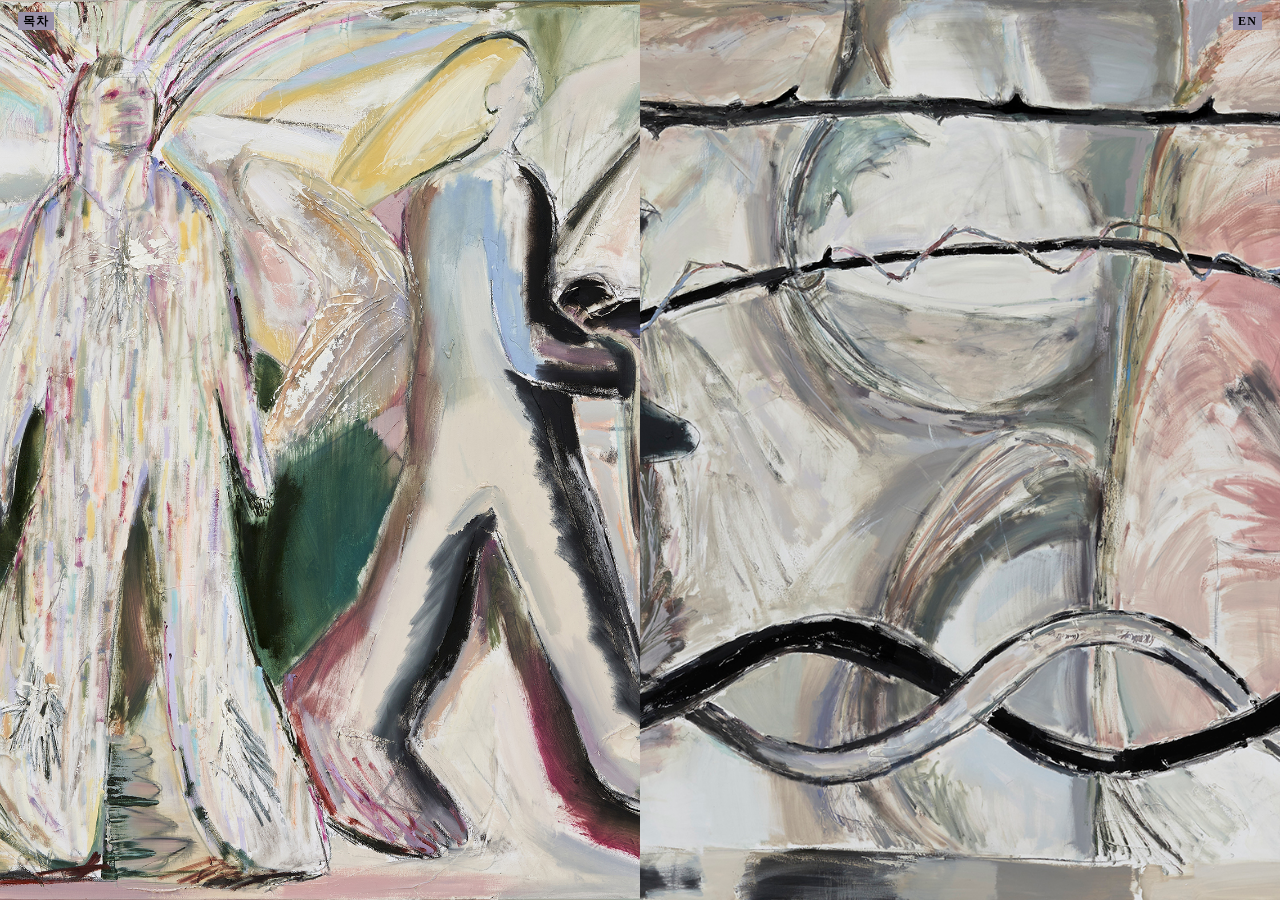
==== index.html @ bfd07f61 "5.19.16.55" ====
<!DOCTYPE html>
<html lang="ko">
<head>
  <meta charset="UTF-8">
  <meta name="viewport" content="width=device-width, initial-scale=1.0">
  <title>Yoori</title>
  <link rel="stylesheet" href="style.css">
</head>
<body>

  <!-- 메뉴 닫혔을 때: 좌상단 MENU 버튼 -->
  <button class="menu-toggle" id="menuToggle">목차</button>
  <a class="lang-btn" id="langBtn" href="en.html">EN</a>
  <div class="menu-divider" id="menuDivider"></div>

  <div class="menu-panel" id="menuPanel">
    <!-- 메뉴 열렸을 때: 패널 최상단 CLOSE 버튼 -->
    <button class="menu-close-btn" id="menuCloseBtn">유리</button>
  </div>

  <div class="layout" id="layout">
    <div class="left">
      <img class="left-image" id="leftImage" src="" alt="">
    </div>
    <div class="right" id="rightPanel">
      <img class="right-cover" id="rightCover" src="" alt="">
      <div class="project-images" id="projectImages"></div>
      <div class="text-content" id="textContent"></div>
    </div>
  </div>

<script>
// ── 배경색 랜덤 ───────────────────────────────────────────────────────
const bgPalette = ['#C6C6BB', '#B4B193', '#9891A9', '#C6ACA7'];
document.documentElement.style.setProperty('--bg', bgPalette[Math.floor(Math.random() * bgPalette.length)]);

// ── LANDING 이미지 랜덤 ─────────────────────────────────────────────────
const workImages = [
  'image/work/work1.jpg','image/work/work2.jpg','image/work/work3.jpg',
  'image/work/work4.jpg','image/work/work5.jpg','image/work/work6.jpg',
  'image/work/work7.jpg','image/work/work8.jpg','image/work/work9.jpg',
];

function shuffle(arr) {
  const a = [...arr];
  for (let i = a.length - 1; i > 0; i--) {
    const j = Math.floor(Math.random() * (i + 1));
    [a[i], a[j]] = [a[j], a[i]];
  }
  return a;
}

const shuffled = shuffle(workImages);
document.getElementById('leftImage').src  = shuffled[0];
document.getElementById('rightCover').src = shuffled[1];

// ── 전시 이미지 데이터 ─────────────────────────────────────────────────
const exhibitionImages = {
  hakgojae: [
    'image/exhibition-hakgojae/hakgojae1.jpg',
    'image/exhibition-hakgojae/hakgojae2.jpg',
    'image/exhibition-hakgojae/hakgojae3.jpg',
    'image/exhibition-hakgojae/hakgojae4.jpg',
    'image/exhibition-hakgojae/hakgojae5.jpg',
    'image/exhibition-hakgojae/hakgojae6.jpg',
    'image/exhibition-hakgojae/hakgojae7.jpg',
    'image/exhibition-hakgojae/hakgojae8.jpg',
    'image/exhibition-hakgojae/hakgojae9.jpg',
    'image/exhibition-hakgojae/hakgojae10.jpg',
    'image/exhibition-hakgojae/hakgojae11.jpg',
    'image/exhibition-hakgojae/work1.jpg',
    'image/exhibition-hakgojae/work2.jpg',
    'image/exhibition-hakgojae/work3.jpg',
    'image/exhibition-hakgojae/work4.jpg',
    'image/exhibition-hakgojae/work5.jpg',
    'image/exhibition-hakgojae/work6.jpg',
    'image/exhibition-hakgojae/work7.jpg',
    'image/exhibition-hakgojae/work8.jpg',
    'image/exhibition-hakgojae/work9.jpg',
    'image/exhibition-hakgojae/work10.jpg',
    'image/exhibition-hakgojae/PIX00005.jpg',
    'image/exhibition-hakgojae/PIX00044.jpg',
    'image/exhibition-hakgojae/250919_16 복사 복사.jpg',
    'image/exhibition-hakgojae/250919_54 복사.jpg',
    'image/exhibition-hakgojae/250919_55 복사.jpg',
  ],
};

// ── 메뉴 구조 데이터 ───────────────────────────────────────────────────
const menuStructure = [
  { t: 'sep' },
  { t: 'nav', label: '약력', key: 'cv' },
  { t: 'sep' },
  { t: 'nav', label: '연락처', key: 'contact' },
  { t: 'sep' },
  {
    t: 'acc', label: '텍스트',
    items: [
      { t: 'show', label: '유리님의 첫 번째 글' },
      { t: 'show', label: '유리님의 두 번째 글' },
      { t: 'show', label: '유리님의 세 번째 글' },
    ],
  },
  { t: 'sep' },
  {
    t: 'acc', label: '발간물',
    items: [
      { t: 'show', label: '유리님의 첫 번째 책' },
      { t: 'show', label: '유리님의 두 번째 책' },
      { t: 'show', label: '유리님의 세 번째 책' },
    ],
  },
  { t: 'sep' },
  {
    t: 'acc', label: '작품·전시',
    items: [
      {
        t: 'acc', label: '▼ 2026',
        items: [
          { t: 'cat', label: 'Selected works' },
          { t: 'cat', label: 'Group Exhibition' },
          { t: 'show', label: '미시적 재난, oaoa갤러리, 서울' },
          { t: 'show', label: '새의 선물:Borderline, 별관, 서울' },
        ],
      },
      {
        t: 'acc', label: '▼ 2025',
        items: [
          { t: 'cat', label: 'Selected works' },
          { t: 'cat', label: 'Solo exhibition' },
          { t: 'show', label: '투명한 고리, 학고재, 서울', imgKey: 'hakgojae' },
          { t: 'cat', label: 'Group Exhibition' },
          { t: 'show', label: '작은 거인들, 구하우스, 양평' },
          { t: 'show', label: 'OCTO-, 페이지룸8 & 지우헌, 서울' },
        ],
      },
      {
        t: 'acc', label: '▼ 2024',
        items: [
          { t: 'cat', label: 'Selected works' },
          { t: 'cat', label: 'Solo exhibition' },
          { t: 'show', label: '없는 날, 페이지룸8, 서울' },
          { t: 'cat', label: 'Group Exhibition' },
          { t: 'show', label: '황금 화살, This Is Not a Church(구 명성교회), 서울' },
          { t: 'show', label: '메신저의 신비한 결속, 대전시립미술관 대전창작센터, 대전' },
          { t: 'show', label: '흰 작살을 머금은 바다, 서리풀청년아트갤러리, 서울' },
        ],
      },
      {
        t: 'acc', label: '▼ 2023',
        items: [
          { t: 'cat', label: 'Selected works' },
          { t: 'cat', label: 'Solo exhibition' },
          { t: 'show', label: '느슨히 껴안고 단단히 풀기, 갤러리인HQ, 서울' },
          { t: 'show', label: 'Double Bind: 아티스트북프로젝트, 포켓테일즈, 서울' },
          { t: 'cat', label: 'Group Exhibition' },
          { t: 'show', label: 'Lucid Mystery / Dark Clarity : 김세은, 유리 2인전, 학고재, 서울' },
          { t: 'show', label: 'OCTO-, 페이지룸8, 서울' },
        ],
      },
      {
        t: 'acc', label: '▼ 2022',
        items: [
          { t: 'cat', label: 'Selected works' },
          { t: 'cat', label: 'Group Exhibition' },
          { t: 'show', label: 'Local Christmas Market, 디 언타이틀드 보이드, 서울' },
          { t: 'show', label: '불완전한 세계에서 완전한 경계로 : 신소언, 유리 2인전, 페이지룸8, 서울' },
          { t: 'show', label: 'Hop, Hop, Hope, 갤러리 인 HQ, 서울' },
          { t: 'show', label: 'Drawing Growing, 미학관, 서울' },
          { t: 'show', label: 'Muddy Forest : 김옥정, 유리 2인전, 갤러리 인, 서울' },
          { t: 'show', label: 'A에서 시작되는 울림, KT&G 상상마당 춘천 아트갤러리, 춘천' },
        ],
      },
      {
        t: 'acc', label: '▼ 2021',
        items: [
          { t: 'cat', label: 'Selected works' },
          { t: 'cat', label: 'Solo exhibition' },
          { t: 'show', label: '이렇듯 포옹은 문장이 되지 못하고, 별관, 서울' },
          { t: 'cat', label: 'Group Exhibition' },
          { t: 'show', label: 'The Painters, 서울옥션 강남센터, 서울' },
          { t: 'show', label: '구름 모양: 유리, 이서윤 2인전, 갤러리 아노브, 서울' },
          { t: 'show', label: '다시 만날 때까지, 아티스트런스페이스 쇼앤텔, 서울' },
        ],
      },
      {
        t: 'acc', label: '▼ 2020',
        items: [
          { t: 'cat', label: 'Selected works' },
          { t: 'cat', label: 'Group Exhibition' },
          { t: 'show', label: '10의 n승, 문화역서울284 TMO창작유통공간, 서울' },
        ],
      },
      {
        t: 'acc', label: '▼ 2019',
        items: [
          { t: 'cat', label: 'Selected works' },
          { t: 'cat', label: 'Group Exhibition' },
          { t: 'show', label: 'Zerobase: v2, 서울옥션 강남센터, 서울' },
          { t: 'show', label: 'Taipei Artbook Fair, 송산 문창원구, 타이베이, 대만' },
        ],
      },
      {
        t: 'acc', label: '▼ 2018',
        items: [
          { t: 'cat', label: 'Selected works' },
          { t: 'cat', label: 'Group Exhibition' },
          { t: 'show', label: '콘슈머맛팝콘, 임시공간 세네네, 서울' },
          { t: 'show', label: '열두개의 서재, 돈의문박물관마을 내 서대문여관, 서울' },
        ],
      },
      {
        t: 'acc', label: '▼ 2015',
        items: [
          { t: 'cat', label: 'Selected works' },
          { t: 'cat', label: 'Group Exhibition' },
          { t: 'show', label: '마중물아트마켓, 김리아갤러리, 서울' },
          { t: 'show', label: 'S.O.S (사운드 오브 샤웃), 토이리퍼블릭, 서울' },
          { t: 'show', label: '완전한 맨숀, 삼원그린맨션, 서울' },
        ],
      },
    ],
  },
];

// ── 텍스트 콘텐츠 ──────────────────────────────────────────────────────
const cvHTML = `
<p class="cv-name">유리 Yoori  b. 1994</p>

<p class="cv-section">학력</p>
<p class="cv-year">2018</p>
<p>홍익대학교 미술대학 회화과 졸업</p>

<p class="cv-section">개인전</p>
<p class="cv-year">2025</p>
<p>투명한 고리, 학고재, 서울</p>
<p class="cv-year">2024</p>
<p>없는 날, 페이지룸8, 서울</p>
<p class="cv-year">2023</p>
<p>느슨히 껴안고 단단히 풀기, 갤러리인HQ, 서울</p>
<p>Double Bind: 아티스트북프로젝트, 포켓테일즈, 서울</p>
<p class="cv-year">2021</p>
<p>이렇듯 포옹은 문장이 되지 못하고, 별관, 서울</p>

<p class="cv-section">단체전</p>
<p class="cv-year">2026</p>
<p>새의 선물:Borderline, 별관, 서울</p>
<p class="cv-year">2025</p>
<p>작은 거인들, 구하우스, 양평</p>
<p>OCTO-, 페이지룸8 & 지우헌, 서울</p>
<p class="cv-year">2024</p>
<p>황금 화살, This Is Not a Church (구 명성교회), 서울</p>
<p>메신저의 신비한 결속, 대전시립미술관 대전창작센터, 대전</p>
<p>흰 작살을 머금은 바다, 서리풀청년아트갤러리, 서울</p>
<p class="cv-year">2023</p>
<p>Lucid Mystery / Dark Clarity : 김세은, 유리 2인전, 학고재, 서울</p>
<p>OCTO-, 페이지룸8, 서울</p>
<p class="cv-year">2022</p>
<p>Local Christmas Market, 디 언타이틀드 보이드, 서울</p>
<p>불완전한 세계에서 완전한 경계로 : 신소언, 유리 2인전, 페이지룸8, 서울</p>
<p>Hop, Hop, Hope, 갤러리 인 HQ, 서울</p>
<p>Drawing Growing, 미학관, 서울</p>
<p>Muddy Forest : 김옥정, 유리 2인전, 갤러리 인, 서울</p>
<p>A에서 시작되는 울림, KT&G 상상마당 춘천 아트갤러리, 춘천</p>
<p class="cv-year">2021</p>
<p>The Painters, 서울옥션 강남센터, 서울</p>
<p>구름 모양: 유리, 이서윤 2인전, 갤러리 아노브, 서울</p>
<p>다시 만날 때까지, 아티스트런스페이스 쇼앤텔, 서울</p>
<p class="cv-year">2020</p>
<p>10의 n승, 문화역서울284 TMO창작유통공간, 서울</p>
<p class="cv-year">2019</p>
<p>Zerobase: v2, 서울옥션 강남센터, 서울</p>
<p class="cv-year">2018</p>
<p>콘슈머맛팝콘, 임시공간 세네네, 서울</p>
<p class="cv-year">2015</p>
<p>마중물아트마켓, 김리아갤러리, 서울</p>
<p>S.O.S (사운드 오브 샤웃), 토이리퍼블릭, 서울</p>
<p>완전한 맨숀, 삼원그린맨션, 서울</p>

<p class="cv-section">아티스트북 프로젝트</p>
<p class="cv-year">2023</p>
<p>Double Bind: 아티스트북프로젝트, 포켓테일즈, 서울</p>
<p class="cv-year">2019</p>
<p>Taipei Artbook Fair, 송산 문창원구, 타이베이, 대만</p>
<p class="cv-year">2018</p>
<p>열두개의 서재, 돈의문박물관마을 내 서대문여관, 서울</p>

<p class="cv-section">수상/선정</p>
<p class="cv-year">2025</p>
<p>서울문화재단 예술창작활동지원, 서울문화재단, 서울</p>
<p class="cv-year">2024</p>
<p>서울문화재단 예술창작활동지원, 서울문화재단, 서울</p>
<p class="cv-year">2021</p>
<p>서울문화재단 예술창작활동지원, 서울문화재단, 서울</p>
`;

const contactHTML = `
<p>email: brief.vom.mond@gmail.com</p>
<p>instagram: @desvollmondes</p>
`;

// ── DOM REFS ───────────────────────────────────────────────────────────
const menuToggle   = document.getElementById('menuToggle');
const menuCloseBtn = document.getElementById('menuCloseBtn');
const menuPanel    = document.getElementById('menuPanel');
const menuDivider  = document.getElementById('menuDivider');
const layout       = document.getElementById('layout');
const rightPanel   = document.getElementById('rightPanel');
const rightCover   = document.getElementById('rightCover');
const projectImgs  = document.getElementById('projectImages');
const textContent  = document.getElementById('textContent');
const langBtn      = document.getElementById('langBtn');

let menuOpen = false;
let currentState = null;

// ── 메뉴 아이템 재귀 빌드 ─────────────────────────────────────────────
function buildItems(container, items) {
  items.forEach(item => {
    if (item.t === 'cat') {
      const el = document.createElement('div');
      el.className = 'cat-label';
      el.textContent = item.label;
      container.appendChild(el);
    } else if (item.t === 'show') {
      const el = document.createElement('div');
      el.className = 'acc-item';
      el.dataset.imgKey = item.imgKey || '';
      el.dataset.itemLabel = item.label;
      el.textContent = item.label;
      el.addEventListener('click', () => onShowClick(item, el));
      container.appendChild(el);
    } else if (item.t === 'acc') {
      const wrap = document.createElement('div');
      const header = document.createElement('div');
      header.className = 'acc-header';
      header.textContent = item.label;
      const body = document.createElement('div');
      body.className = 'acc-body';
      buildItems(body, item.items);
      header.addEventListener('click', () => toggleAcc(body));
      wrap.appendChild(header);
      wrap.appendChild(body);
      container.appendChild(wrap);
    }
  });
}

// ── 메뉴 빌드 ─────────────────────────────────────────────────────────
menuStructure.forEach(node => {
  if (node.t === 'sep') {
    menuPanel.appendChild(Object.assign(document.createElement('hr'), { className: 'menu-sep' }));
    return;
  }
  const wrap = document.createElement('div');
  wrap.className = 'menu-inner';
  if (node.t === 'nav') {
    const el = document.createElement('div');
    el.className = 'nav-item';
    el.dataset.navKey = node.key;
    el.textContent = node.label;
    el.addEventListener('click', () => onNavClick(node.key, el));
    wrap.appendChild(el);
  } else if (node.t === 'acc') {
    const header = document.createElement('div');
    header.className = 'acc-header';
    header.textContent = node.label;
    const body = document.createElement('div');
    body.className = 'acc-body';
    buildItems(body, node.items);
    header.addEventListener('click', () => toggleAcc(body));
    wrap.appendChild(header);
    wrap.appendChild(body);
  }
  menuPanel.appendChild(wrap);
});

// ── 아코디언 토글 (형제만 닫기) ──────────────────────────────────────
function toggleAcc(body) {
  const isOpen = body.classList.contains('open');
  const grandparent = body.parentElement?.parentElement;
  if (grandparent) {
    grandparent.querySelectorAll(':scope > * > .acc-body').forEach(b => {
      b.style.maxHeight = '0px';
      b.classList.remove('open');
    });
  }
  if (!isOpen) {
    body.classList.add('open');
    body.style.maxHeight = '9999px';
  }
}

// ── nav 클릭 (C.V, Contact) ───────────────────────────────────────────
function onNavClick(key, el) {
  clearActive();
  el.classList.add('active');
  currentState = { type: 'nav', key };
  updateLangHref();
  layout.classList.add('project-open');
  langBtn.classList.add('content-open');
  rightCover.classList.add('hidden');
  projectImgs.classList.remove('active');
  projectImgs.innerHTML = '';

  const html = key === 'cv' ? cvHTML : key === 'contact' ? contactHTML : '';
  textContent.innerHTML = html;
  textContent.classList.add('active');
  rightPanel.scrollTop = 0;
  if (window.innerWidth <= 768) closePanelOnly();
}

// ── 전시 클릭 ─────────────────────────────────────────────────────────
function onShowClick(item, el) {
  clearActive();
  el.classList.add('active');
  currentState = { type: 'show', imgKey: item.imgKey || null, label: item.label };
  updateLangHref();
  layout.classList.add('project-open');
  langBtn.classList.add('content-open');
  rightCover.classList.add('hidden');
  textContent.classList.remove('active');
  textContent.innerHTML = '';

  const imgs = item.imgKey ? (exhibitionImages[item.imgKey] || []) : [];
  projectImgs.innerHTML = '';
  imgs.forEach(src => {
    const img = document.createElement('img');
    img.src = src;
    img.alt = '';
    projectImgs.appendChild(img);
  });
  projectImgs.classList.add('active');
  rightPanel.scrollTop = 0;
  if (window.innerWidth <= 768) closePanelOnly();
}

// ── 전체 active 초기화 ────────────────────────────────────────────────
function clearActive() {
  menuPanel.querySelectorAll('.nav-item, .acc-item').forEach(el => el.classList.remove('active'));
}

// ── 랜딩 복귀 ────────────────────────────────────────────────────────
function returnToLanding() {
  clearActive();
  currentState = null;
  updateLangHref();
  langBtn.classList.remove('content-open');
  menuPanel.querySelectorAll('.acc-body').forEach(b => { b.style.maxHeight = '0px'; b.classList.remove('open'); });
  layout.classList.remove('project-open');
  projectImgs.classList.remove('active');
  projectImgs.innerHTML = '';
  textContent.classList.remove('active');
  textContent.innerHTML = '';
  rightCover.classList.remove('hidden');
  rightPanel.scrollTop = 0;
}

// ── MENU TOGGLE ───────────────────────────────────────────────────────
function openMenu() {
  menuOpen = true;
  menuPanel.classList.add('open');
  menuDivider.classList.add('visible');
  menuToggle.classList.add('hidden');
}

function closeMenu() {
  menuOpen = false;
  menuPanel.classList.remove('open');
  menuDivider.classList.remove('visible');
  menuToggle.classList.remove('hidden');
  returnToLanding();
}

function closePanelOnly() {
  menuOpen = false;
  menuPanel.classList.remove('open');
  menuDivider.classList.remove('visible');
  menuToggle.classList.remove('hidden');
}

function updateLangHref() {
  if (!currentState) { langBtn.href = 'en.html'; return; }
  const p = new URLSearchParams();
  if (currentState.type === 'nav') {
    p.set('view', currentState.key);
  } else {
    p.set('view', 'show');
    if (currentState.imgKey) p.set('key', currentState.imgKey);
    else p.set('label', currentState.label);
  }
  langBtn.href = 'en.html?' + p.toString();
}

function restoreStateFromURL() {
  const p = new URLSearchParams(window.location.search);
  const view = p.get('view');
  if (!view) return;
  openMenu();
  if (view === 'cv' || view === 'contact') {
    const el = menuPanel.querySelector(`[data-nav-key="${view}"]`);
    if (el) onNavClick(view, el);
  } else if (view === 'show') {
    const key = p.get('key');
    const label = p.get('label');
    const el = key
      ? menuPanel.querySelector(`[data-img-key="${key}"]`)
      : [...menuPanel.querySelectorAll('.acc-item')].find(e => e.dataset.itemLabel === label);
    if (el) {
      let ancestor = el.closest('.acc-body');
      while (ancestor) {
        ancestor.classList.add('open');
        ancestor.style.maxHeight = '9999px';
        ancestor = ancestor.parentElement?.closest('.acc-body');
      }
      onShowClick({ imgKey: el.dataset.imgKey || null, label: el.dataset.itemLabel }, el);
    }
  }
}

menuToggle.addEventListener('click', openMenu);
menuCloseBtn.addEventListener('click', closeMenu);
restoreStateFromURL();
</script>
</body>
</html>
---- style.css ----
*, *::before, *::after {
  margin: 0;
  padding: 0;
  box-sizing: border-box;
}

html, body {
  width: 100%;
  height: 100%;
  overflow: hidden;
  font-family: serif;
  font-size: 11px;
  font-weight: 500;
  letter-spacing: 0.05em;
  cursor: default;
  background: var(--bg, #faf9f6);
}

/* ── LAYOUT ───────────────────────────────────────── */
.layout {
  display: flex;
  width: 100vw;
  height: 100vh;
}

/* ── LEFT PANEL ───────────────────────────────────── */
.left {
  position: relative;
  width: 50%;
  height: 100%;
  flex-shrink: 0;
  overflow: hidden;
}

.left-image {
  width: 100%;
  height: 100%;
  object-fit: cover;
  display: block;
}

/* ── MENU TOGGLE (메뉴 닫혔을 때만 보임) ────────────── */
.menu-toggle {
  position: fixed;
  top: 12px;
  left: 18px;
  z-index: 100;
  background: var(--bg, #faf9f6);
  border: none;
  cursor: pointer;
  font: inherit;
  font-size: 12px;
  font-weight: 900;
  letter-spacing: 0.1em;
  color: #000;
  padding: 3px 5px;
  line-height: 1;
}

.menu-toggle.hidden {
  opacity: 0;
  pointer-events: none;
}

/* ── 언어 전환 버튼 ───────────────────────────────── */
.lang-btn {
  position: fixed;
  top: 12px;
  right: 18px;
  z-index: 100;
  background: var(--bg, #faf9f6);
  border: none;
  cursor: pointer;
  font: inherit;
  font-size: 12px;
  font-weight: 900;
  letter-spacing: 0.1em;
  color: #000;
  padding: 3px 5px;
  line-height: 1;
  text-decoration: none;
}

.lang-btn.content-open {
  background: #000;
  color: var(--bg, #faf9f6);
}

/* ── MENU PANEL ───────────────────────────────────── */
.menu-panel {
  position: fixed;
  top: 0;
  left: 0;
  bottom: 0;
  width: 25vw;
  background: var(--bg, #faf9f6);
  z-index: 50;
  overflow-y: auto;
  transform: translateX(-100%);
}

.menu-panel.open {
  transform: translateX(0);
}

/* ── 세로 구분선 (메뉴 | 오른쪽 콘텐츠) ─────────────── */
.menu-divider {
  position: fixed;
  top: 10px;
  bottom: 10px;
  left: 25vw;
  width: 1px;
  background: #000;
  z-index: 49;
  pointer-events: none;
  display: none;
}

.menu-divider.visible {
  display: block;
}

/* ── 패널 상단 CLOSE 버튼 (패널 안에 위치) ──────────── */
.menu-close-btn {
  display: block;
  width: fit-content;
  margin: 9px 21px;
  padding: 3px 5px;
  font: inherit;
  font-size: 12px;
  font-weight: 900;
  letter-spacing: 0.1em;
  color: var(--bg, #faf9f6);
  background: #000;
  border: none;
  cursor: pointer;
  line-height: 1;
}

/* ── 구분선 ───────────────────────────────────────── */
.menu-sep {
  border: none;
  border-top: 1px solid #000;
  margin: 0 18px;
}

/* ── 메뉴 내부 공통 패딩 ──────────────────────────── */
.menu-inner {
  padding: 0 26px;
}

/* ── 직접 탐색 항목 (C.V, Contact) ───────────────── */
.nav-item {
  padding: 8px 0;
  cursor: pointer;
  line-height: 1;
  color: #000;
  user-select: none;
  display: block;
  width: fit-content;
}

.nav-item.active {
  color: rgb(73, 98, 97);
  text-decoration: underline;
  text-underline-offset: 3px;
}

/* ── 섹션 레이블 (Works/Exhibitions) ─────────────── */
.section-label {
  padding: 8px 0;
  line-height: 1;
  color: #000;
  user-select: none;
  display: block;
}

/* ── 아코디언 헤더 ────────────────────────────────── */
.acc-header {
  padding: 8px 0;
  cursor: pointer;
  line-height: 1;
  color: #000;
  user-select: none;
  display: block;
  width: fit-content;
}

/* ── 아코디언 바디 ────────────────────────────────── */
.acc-body {
  overflow: hidden;
  max-height: 0;
  padding-bottom: 0;
}

.acc-body.open {
  padding-bottom: 8px;
}

/* ── 카테고리 레이블 ──────────────────────────────── */
.cat-label {
  padding: 8px 0;
  line-height: 1;
  color: #000;
  opacity: 0.4;
  user-select: none;
  display: block;
}

/* ── 전시/항목 (클릭 가능) ────────────────────────── */
.acc-item {
  padding: 8px 0;
  cursor: pointer;
  line-height: 1;
  color: #000;
  user-select: none;
  display: block;
  width: fit-content;
}

.acc-item.active {
  color: rgb(73, 98, 97);
  text-decoration: underline;
  text-underline-offset: 3px;
}

/* ── RIGHT PANEL ──────────────────────────────────── */
.right {
  position: relative;
  width: 50%;
  height: 100%;
  background: var(--bg, #faf9f6);
  overflow-y: auto;
  overflow-x: hidden;
}

/* 프로젝트 열릴 때: 메뉴 1/4 + 콘텐츠 3/4 */
.project-open .left  { width: 0; }
.project-open .right { width: 75vw; margin-left: 25vw; }

/* ── LANDING COVER ────────────────────────────────── */
.right-cover {
  position: absolute;
  inset: 0;
  width: 100%;
  height: 100%;
  object-fit: cover;
  display: block;
}

.right-cover.hidden {
  opacity: 0;
  pointer-events: none;
}

/* ── 프로젝트 이미지 ──────────────────────────────── */
.project-images {
  display: none;
  padding: 10px;
  background: var(--bg, #faf9f6);
}

.project-images.active { display: block; }

.project-images img {
  display: block;
  width: 100%;
  margin-bottom: 8px;
}

.project-images img:last-child { margin-bottom: 0; }

/* ── 텍스트 콘텐츠 (C.V, Contact) ────────────────── */
.text-content {
  display: none;
  padding: 28px 32px;
  line-height: 1.5;
  color: #000;
  background: var(--bg, #faf9f6);
  min-height: 100%;
}

.text-content.active { display: block; }

.cv-name {
  font-size: 12px;
  margin-bottom: 28px;
  letter-spacing: 0.04em;
}

.cv-section {
  margin-top: 28px;
  margin-bottom: 6px;
  letter-spacing: 0.06em;
}

.cv-year {
  margin-top: 10px;
  opacity: 0.55;
}

/* ── MOBILE ───────────────────────────────────────── */
@media (max-width: 768px) {
  .layout {
    flex-direction: column;
  }

  .left {
    width: 100%;
    height: 50%;
    flex-shrink: 0;
  }

  .right {
    width: 100%;
    height: 50%;
  }

  .project-open .left  { width: 100%; height: 0; }
  .project-open .right { width: 100%; height: 100%; margin-left: 0; }

  .menu-panel {
    width: 100vw;
  }

  .menu-divider {
    display: none !important;
  }
}
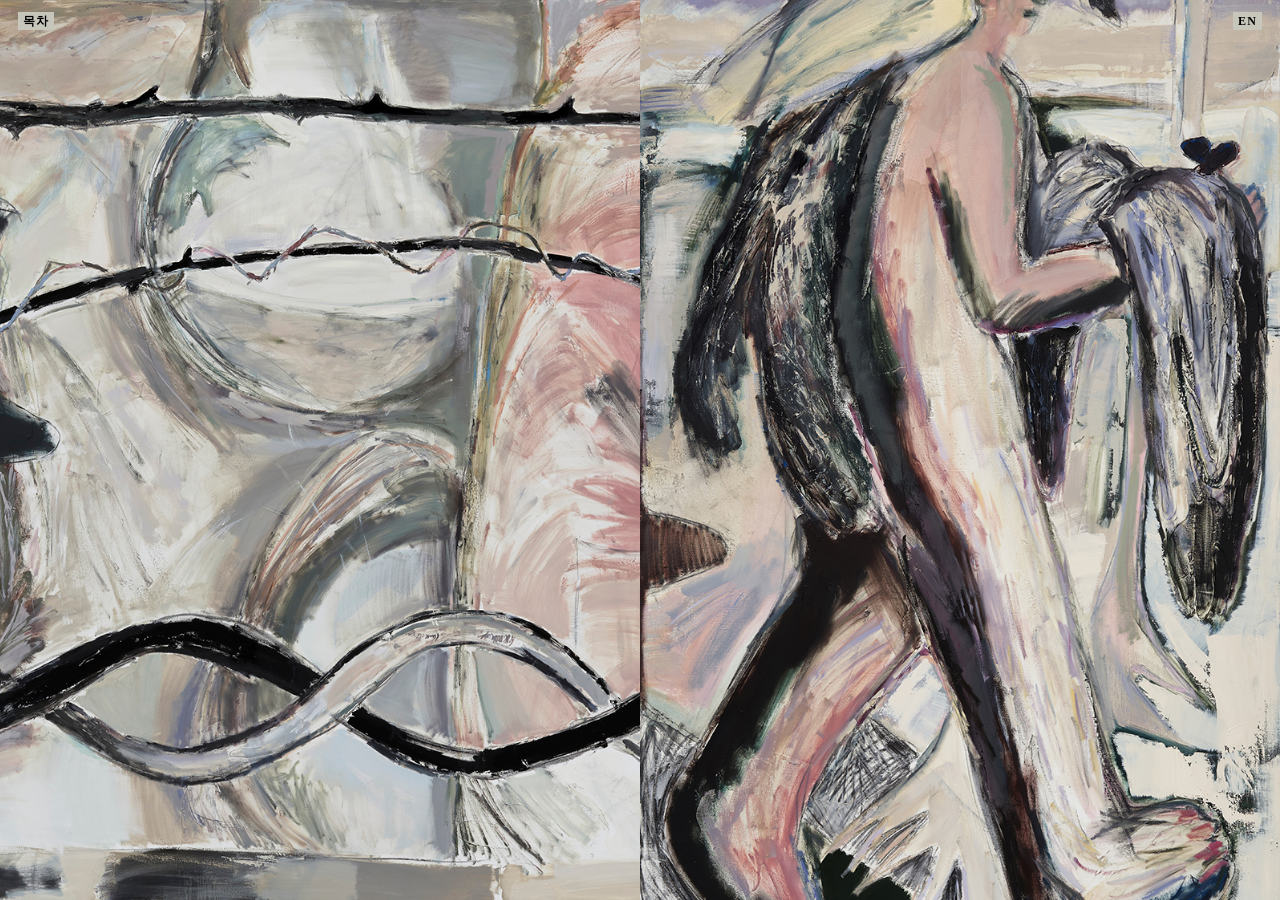
==== commit dabe1387: "5.19.16.59" ====
--- a/index.html
+++ b/index.html
@@ -399,6 +399,7 @@
   updateLangHref();
   layout.classList.add('project-open');
   langBtn.classList.add('content-open');
+  menuToggle.classList.add('content-open');
   rightCover.classList.add('hidden');
   projectImgs.classList.remove('active');
   projectImgs.innerHTML = '';
@@ -418,6 +419,7 @@
   updateLangHref();
   layout.classList.add('project-open');
   langBtn.classList.add('content-open');
+  menuToggle.classList.add('content-open');
   rightCover.classList.add('hidden');
   textContent.classList.remove('active');
   textContent.innerHTML = '';
@@ -446,6 +448,7 @@
   currentState = null;
   updateLangHref();
   langBtn.classList.remove('content-open');
+  menuToggle.classList.remove('content-open');
   menuPanel.querySelectorAll('.acc-body').forEach(b => { b.style.maxHeight = '0px'; b.classList.remove('open'); });
   layout.classList.remove('project-open');
   projectImgs.classList.remove('active');
--- a/style.css
+++ b/style.css
@@ -81,7 +81,8 @@
   text-decoration: none;
 }
 
-.lang-btn.content-open {
+.lang-btn.content-open,
+.menu-toggle.content-open {
   background: #000;
   color: var(--bg, #faf9f6);
 }
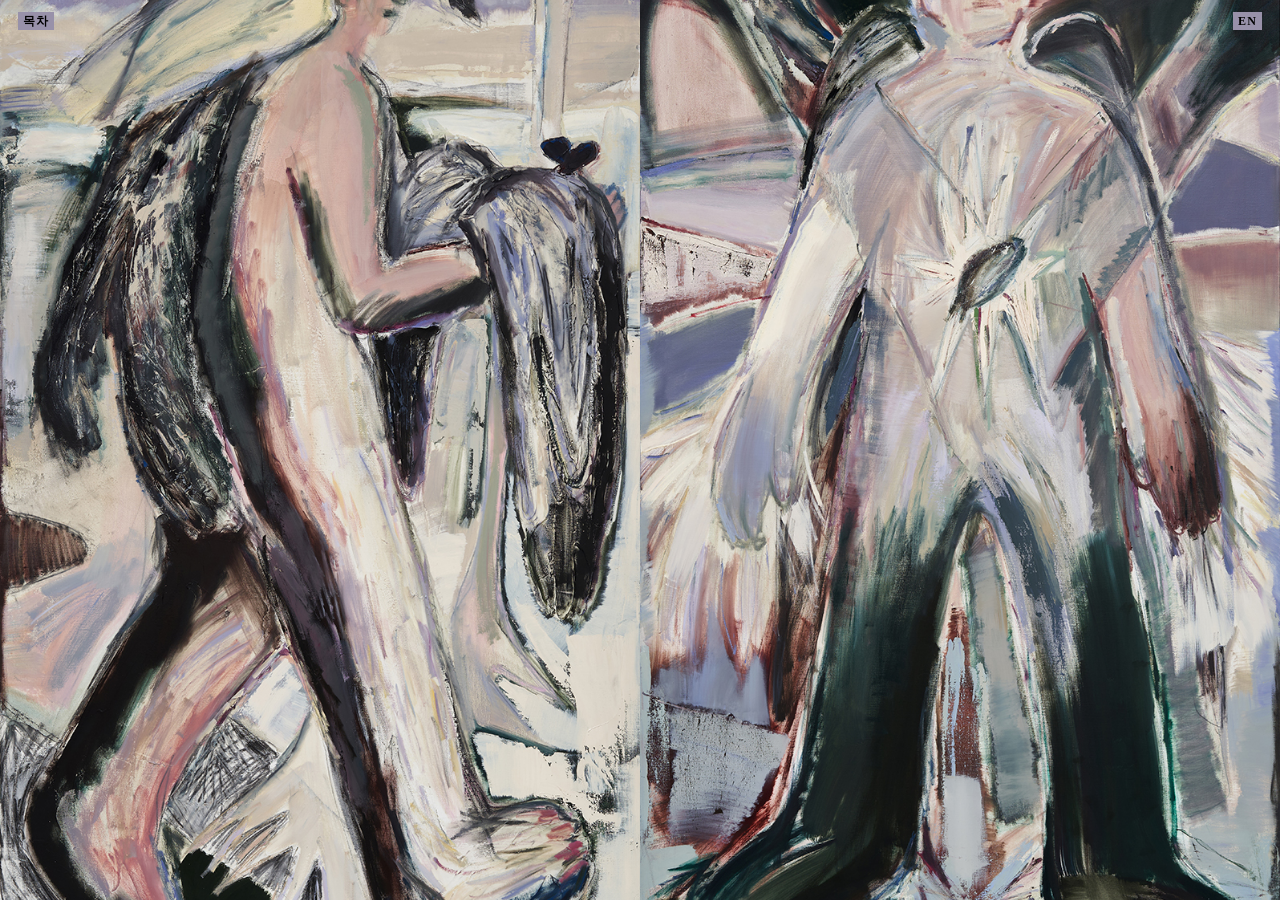
==== commit 3a3d271c: "favicon" ====
--- a/index.html
+++ b/index.html
@@ -4,6 +4,7 @@
   <meta charset="UTF-8">
   <meta name="viewport" content="width=device-width, initial-scale=1.0">
   <title>Yoori</title>
+  <link rel="icon" href="image/favicon.png" type="image/png">
   <link rel="stylesheet" href="style.css">
 </head>
 <body>
--- a/style.css
+++ b/style.css
@@ -8,7 +8,7 @@
   width: 100%;
   height: 100%;
   overflow: hidden;
-  font-family: serif;
+  font-family: "Times New Roman", serif;
   font-size: 11px;
   font-weight: 500;
   letter-spacing: 0.05em;
@@ -125,7 +125,7 @@
 .menu-close-btn {
   display: block;
   width: fit-content;
-  margin: 9px 21px;
+  margin: 12px 18px;
   padding: 3px 5px;
   font: inherit;
   font-size: 12px;
@@ -327,4 +327,12 @@
   .menu-divider {
     display: none !important;
   }
-}
+
+  .text-content {
+    padding: 52px 32px 28px;
+  }
+
+  .project-images {
+    padding: 52px 10px 10px;
+  }
+}
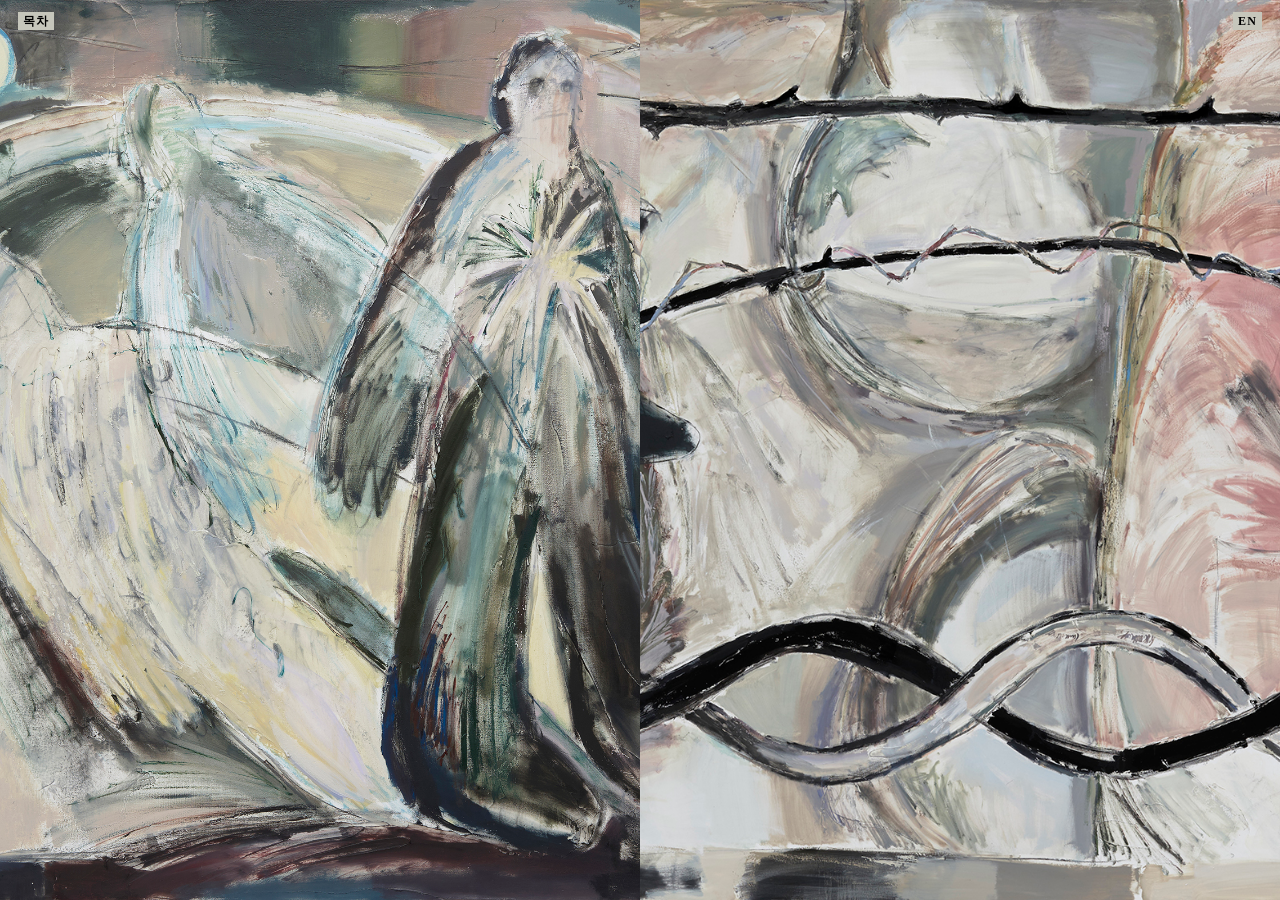
==== commit 4cadbfbd: "again favicon" ====
--- a/index.html
+++ b/index.html
@@ -4,7 +4,7 @@
   <meta charset="UTF-8">
   <meta name="viewport" content="width=device-width, initial-scale=1.0">
   <title>Yoori</title>
-  <link rel="icon" href="image/favicon.png" type="image/png">
+  <link rel="icon" href="image/favicon.png?v=2" type="image/png">
   <link rel="stylesheet" href="style.css">
 </head>
 <body>
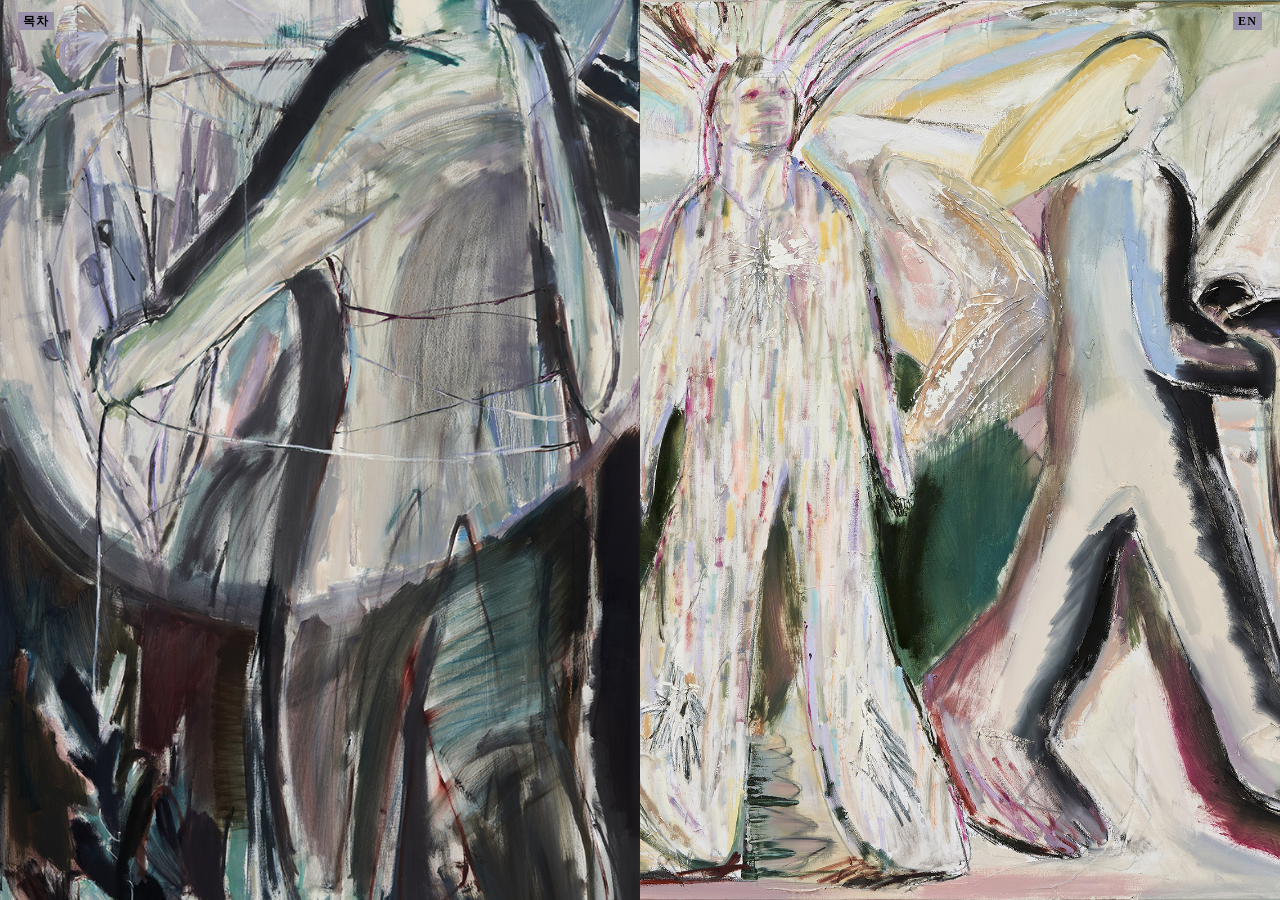
==== commit 1eb106cb: "5.19.19.57" ====
--- a/index.html
+++ b/index.html
@@ -116,105 +116,105 @@
     t: 'acc', label: '작품·전시',
     items: [
       {
-        t: 'acc', label: '▼ 2026',
-        items: [
-          { t: 'cat', label: 'Selected works' },
-          { t: 'cat', label: 'Group Exhibition' },
+        t: 'acc', label: '2026',
+        items: [
+          { t: 'cat', label: '작품' },
+          { t: 'cat', label: '단체전' },
           { t: 'show', label: '미시적 재난, oaoa갤러리, 서울' },
           { t: 'show', label: '새의 선물:Borderline, 별관, 서울' },
         ],
       },
       {
-        t: 'acc', label: '▼ 2025',
-        items: [
-          { t: 'cat', label: 'Selected works' },
-          { t: 'cat', label: 'Solo exhibition' },
+        t: 'acc', label: '2025',
+        items: [
+          { t: 'cat', label: '작품' },
+          { t: 'cat', label: '개인전' },
           { t: 'show', label: '투명한 고리, 학고재, 서울', imgKey: 'hakgojae' },
-          { t: 'cat', label: 'Group Exhibition' },
+          { t: 'cat', label: '단체전' },
           { t: 'show', label: '작은 거인들, 구하우스, 양평' },
           { t: 'show', label: 'OCTO-, 페이지룸8 & 지우헌, 서울' },
         ],
       },
       {
-        t: 'acc', label: '▼ 2024',
-        items: [
-          { t: 'cat', label: 'Selected works' },
-          { t: 'cat', label: 'Solo exhibition' },
+        t: 'acc', label: '2024',
+        items: [
+          { t: 'cat', label: '작품' },
+          { t: 'cat', label: '개인전' },
           { t: 'show', label: '없는 날, 페이지룸8, 서울' },
-          { t: 'cat', label: 'Group Exhibition' },
+          { t: 'cat', label: '단체전' },
           { t: 'show', label: '황금 화살, This Is Not a Church(구 명성교회), 서울' },
-          { t: 'show', label: '메신저의 신비한 결속, 대전시립미술관 대전창작센터, 대전' },
+          { t: 'show', label: '메신저의 신비한 결속,\n대전시립미술관 대전창작센터, 대전' },
           { t: 'show', label: '흰 작살을 머금은 바다, 서리풀청년아트갤러리, 서울' },
         ],
       },
       {
-        t: 'acc', label: '▼ 2023',
-        items: [
-          { t: 'cat', label: 'Selected works' },
-          { t: 'cat', label: 'Solo exhibition' },
+        t: 'acc', label: '2023',
+        items: [
+          { t: 'cat', label: '작품' },
+          { t: 'cat', label: '개인전' },
           { t: 'show', label: '느슨히 껴안고 단단히 풀기, 갤러리인HQ, 서울' },
           { t: 'show', label: 'Double Bind: 아티스트북프로젝트, 포켓테일즈, 서울' },
-          { t: 'cat', label: 'Group Exhibition' },
-          { t: 'show', label: 'Lucid Mystery / Dark Clarity : 김세은, 유리 2인전, 학고재, 서울' },
+          { t: 'cat', label: '단체전' },
+          { t: 'show', label: 'Lucid Mystery / Dark Clarity :\n김세은, 유리 2인전, 학고재, 서울' },
           { t: 'show', label: 'OCTO-, 페이지룸8, 서울' },
         ],
       },
       {
-        t: 'acc', label: '▼ 2022',
-        items: [
-          { t: 'cat', label: 'Selected works' },
-          { t: 'cat', label: 'Group Exhibition' },
+        t: 'acc', label: '2022',
+        items: [
+          { t: 'cat', label: '작품' },
+          { t: 'cat', label: '단체전' },
           { t: 'show', label: 'Local Christmas Market, 디 언타이틀드 보이드, 서울' },
-          { t: 'show', label: '불완전한 세계에서 완전한 경계로 : 신소언, 유리 2인전, 페이지룸8, 서울' },
+          { t: 'show', label: '불완전한 세계에서 완전한 경계로 :\n신소언, 유리 2인전, 페이지룸8, 서울' },
           { t: 'show', label: 'Hop, Hop, Hope, 갤러리 인 HQ, 서울' },
           { t: 'show', label: 'Drawing Growing, 미학관, 서울' },
           { t: 'show', label: 'Muddy Forest : 김옥정, 유리 2인전, 갤러리 인, 서울' },
-          { t: 'show', label: 'A에서 시작되는 울림, KT&G 상상마당 춘천 아트갤러리, 춘천' },
-        ],
-      },
-      {
-        t: 'acc', label: '▼ 2021',
-        items: [
-          { t: 'cat', label: 'Selected works' },
-          { t: 'cat', label: 'Solo exhibition' },
+          { t: 'show', label: 'A에서 시작되는 울림,\nKT&G 상상마당 춘천 아트갤러리, 춘천' },
+        ],
+      },
+      {
+        t: 'acc', label: '2021',
+        items: [
+          { t: 'cat', label: '작품' },
+          { t: 'cat', label: '개인전' },
           { t: 'show', label: '이렇듯 포옹은 문장이 되지 못하고, 별관, 서울' },
-          { t: 'cat', label: 'Group Exhibition' },
+          { t: 'cat', label: '단체전' },
           { t: 'show', label: 'The Painters, 서울옥션 강남센터, 서울' },
           { t: 'show', label: '구름 모양: 유리, 이서윤 2인전, 갤러리 아노브, 서울' },
           { t: 'show', label: '다시 만날 때까지, 아티스트런스페이스 쇼앤텔, 서울' },
         ],
       },
       {
-        t: 'acc', label: '▼ 2020',
-        items: [
-          { t: 'cat', label: 'Selected works' },
-          { t: 'cat', label: 'Group Exhibition' },
+        t: 'acc', label: '2020',
+        items: [
+          { t: 'cat', label: '작품' },
+          { t: 'cat', label: '단체전' },
           { t: 'show', label: '10의 n승, 문화역서울284 TMO창작유통공간, 서울' },
         ],
       },
       {
-        t: 'acc', label: '▼ 2019',
-        items: [
-          { t: 'cat', label: 'Selected works' },
-          { t: 'cat', label: 'Group Exhibition' },
+        t: 'acc', label: '2019',
+        items: [
+          { t: 'cat', label: '작품' },
+          { t: 'cat', label: '단체전' },
           { t: 'show', label: 'Zerobase: v2, 서울옥션 강남센터, 서울' },
           { t: 'show', label: 'Taipei Artbook Fair, 송산 문창원구, 타이베이, 대만' },
         ],
       },
       {
-        t: 'acc', label: '▼ 2018',
-        items: [
-          { t: 'cat', label: 'Selected works' },
-          { t: 'cat', label: 'Group Exhibition' },
+        t: 'acc', label: '2018',
+        items: [
+          { t: 'cat', label: '작품' },
+          { t: 'cat', label: '단체전' },
           { t: 'show', label: '콘슈머맛팝콘, 임시공간 세네네, 서울' },
           { t: 'show', label: '열두개의 서재, 돈의문박물관마을 내 서대문여관, 서울' },
         ],
       },
       {
-        t: 'acc', label: '▼ 2015',
-        items: [
-          { t: 'cat', label: 'Selected works' },
-          { t: 'cat', label: 'Group Exhibition' },
+        t: 'acc', label: '2015',
+        items: [
+          { t: 'cat', label: '작품' },
+          { t: 'cat', label: '단체전' },
           { t: 'show', label: '마중물아트마켓, 김리아갤러리, 서울' },
           { t: 'show', label: 'S.O.S (사운드 오브 샤웃), 토이리퍼블릭, 서울' },
           { t: 'show', label: '완전한 맨숀, 삼원그린맨션, 서울' },
@@ -316,7 +316,7 @@
 let currentState = null;
 
 // ── 메뉴 아이템 재귀 빌드 ─────────────────────────────────────────────
-function buildItems(container, items) {
+function buildItems(container, items, usePrefix = false) {
   items.forEach(item => {
     if (item.t === 'cat') {
       const el = document.createElement('div');
@@ -328,17 +328,24 @@
       el.className = 'acc-item';
       el.dataset.imgKey = item.imgKey || '';
       el.dataset.itemLabel = item.label;
-      el.textContent = item.label;
+      el.textContent = usePrefix ? '- ' + item.label : item.label;
       el.addEventListener('click', () => onShowClick(item, el));
       container.appendChild(el);
     } else if (item.t === 'acc') {
       const wrap = document.createElement('div');
       const header = document.createElement('div');
       header.className = 'acc-header';
-      header.textContent = item.label;
+      const isYear = /^\d{4}$/.test(item.label);
+      if (isYear) {
+        header.dataset.label = item.label;
+        header.dataset.arrow = '1';
+        header.textContent = '▶ ' + item.label;
+      } else {
+        header.textContent = item.label;
+      }
       const body = document.createElement('div');
       body.className = 'acc-body';
-      buildItems(body, item.items);
+      buildItems(body, item.items, isYear);
       header.addEventListener('click', () => toggleAcc(body));
       wrap.appendChild(header);
       wrap.appendChild(body);
@@ -384,11 +391,15 @@
     grandparent.querySelectorAll(':scope > * > .acc-body').forEach(b => {
       b.style.maxHeight = '0px';
       b.classList.remove('open');
+      const h = b.previousElementSibling;
+      if (h && h.dataset.arrow) { h.textContent = '▶ ' + h.dataset.label; h.classList.remove('is-open'); }
     });
   }
   if (!isOpen) {
     body.classList.add('open');
     body.style.maxHeight = '9999px';
+    const header = body.previousElementSibling;
+    if (header && header.dataset.arrow) { header.textContent = '▼ ' + header.dataset.label; header.classList.add('is-open'); }
   }
 }
 
@@ -515,6 +526,8 @@
       while (ancestor) {
         ancestor.classList.add('open');
         ancestor.style.maxHeight = '9999px';
+        const h = ancestor.previousElementSibling;
+        if (h && h.dataset.arrow) { h.textContent = '▼ ' + h.dataset.label; h.classList.add('is-open'); }
         ancestor = ancestor.parentElement?.closest('.acc-body');
       }
       onShowClick({ imgKey: el.dataset.imgKey || null, label: el.dataset.itemLabel }, el);
--- a/style.css
+++ b/style.css
@@ -178,6 +178,10 @@
 
 /* ── 아코디언 헤더 ────────────────────────────────── */
 .acc-header {
+  padding: 5px 0;
+}
+
+.menu-inner > .acc-header {
   padding: 8px 0;
   cursor: pointer;
   line-height: 1;
@@ -194,25 +198,36 @@
   padding-bottom: 0;
 }
 
+.acc-header.is-open {
+  text-decoration: underline;
+  text-underline-offset: 3px;
+  text-decoration-color: #000;
+}
+
+/* 연도 아코디언 내부: ▼ 너비만큼 들여쓰기 */
+.acc-body > div > .acc-body {
+  padding-left: 1.3em;
+}
+
 .acc-body.open {
-  padding-bottom: 8px;
+  padding-bottom: 5px;
 }
 
 /* ── 카테고리 레이블 ──────────────────────────────── */
 .cat-label {
-  padding: 8px 0;
-  line-height: 1;
-  color: #000;
-  opacity: 0.4;
+  padding: 5px 0;
+  line-height: 1;
+  color: #000;
   user-select: none;
   display: block;
 }
 
 /* ── 전시/항목 (클릭 가능) ────────────────────────── */
 .acc-item {
-  padding: 8px 0;
-  cursor: pointer;
-  line-height: 1;
+  padding: 5px 0;
+  cursor: pointer;
+  line-height: 1.5;
+  white-space: pre-line;
   color: #000;
   user-select: none;
   display: block;
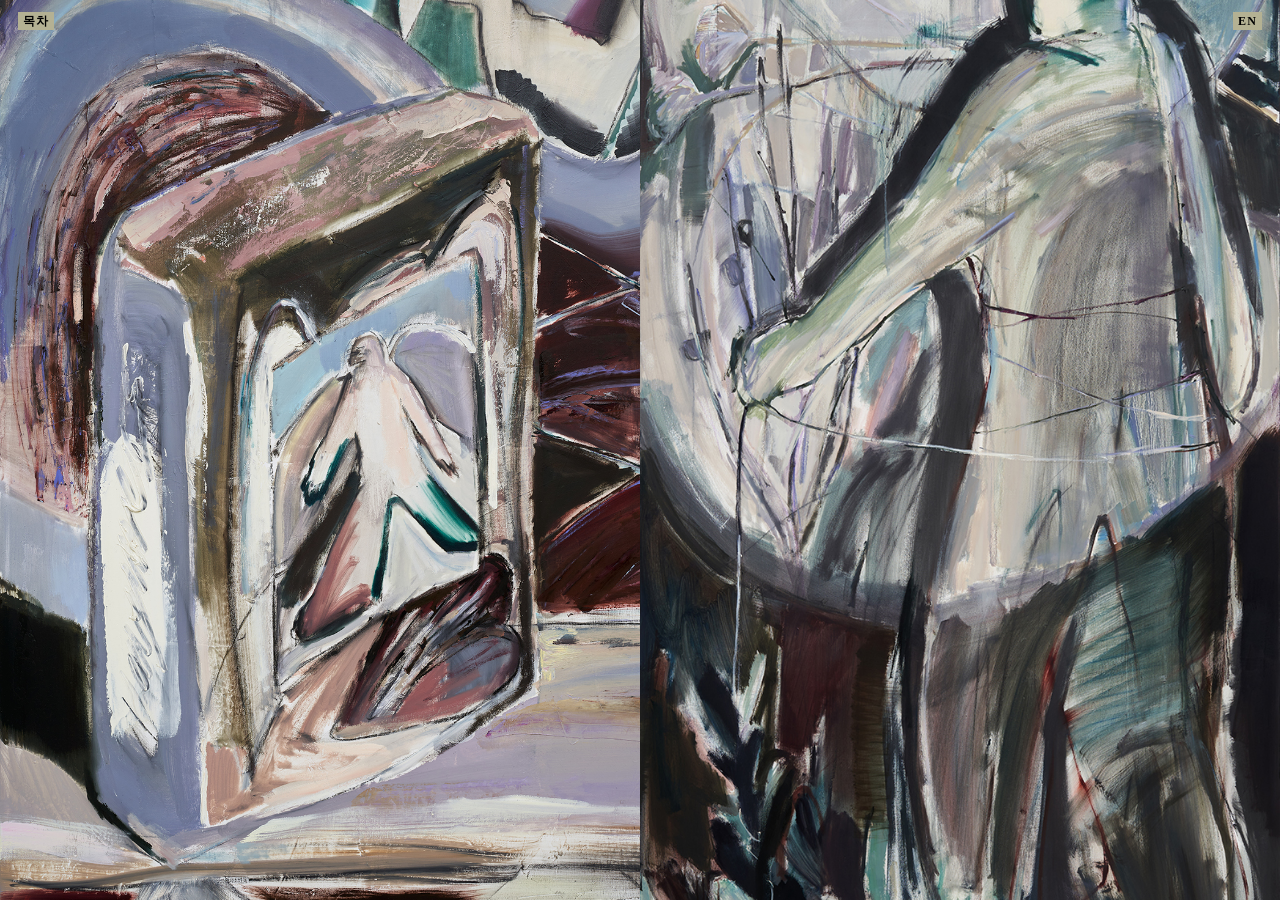
==== commit 491968f4: "Update index.html" ====
--- a/index.html
+++ b/index.html
@@ -142,7 +142,7 @@
           { t: 'cat', label: '개인전' },
           { t: 'show', label: '없는 날, 페이지룸8, 서울' },
           { t: 'cat', label: '단체전' },
-          { t: 'show', label: '황금 화살, This Is Not a Church(구 명성교회), 서울' },
+          { t: 'show', label: '황금 화살, This Is Not a Church(구 명성교회), 서울', imgKey: 'hakgojae' },
           { t: 'show', label: '메신저의 신비한 결속,\n대전시립미술관 대전창작센터, 대전' },
           { t: 'show', label: '흰 작살을 머금은 바다, 서리풀청년아트갤러리, 서울' },
         ],
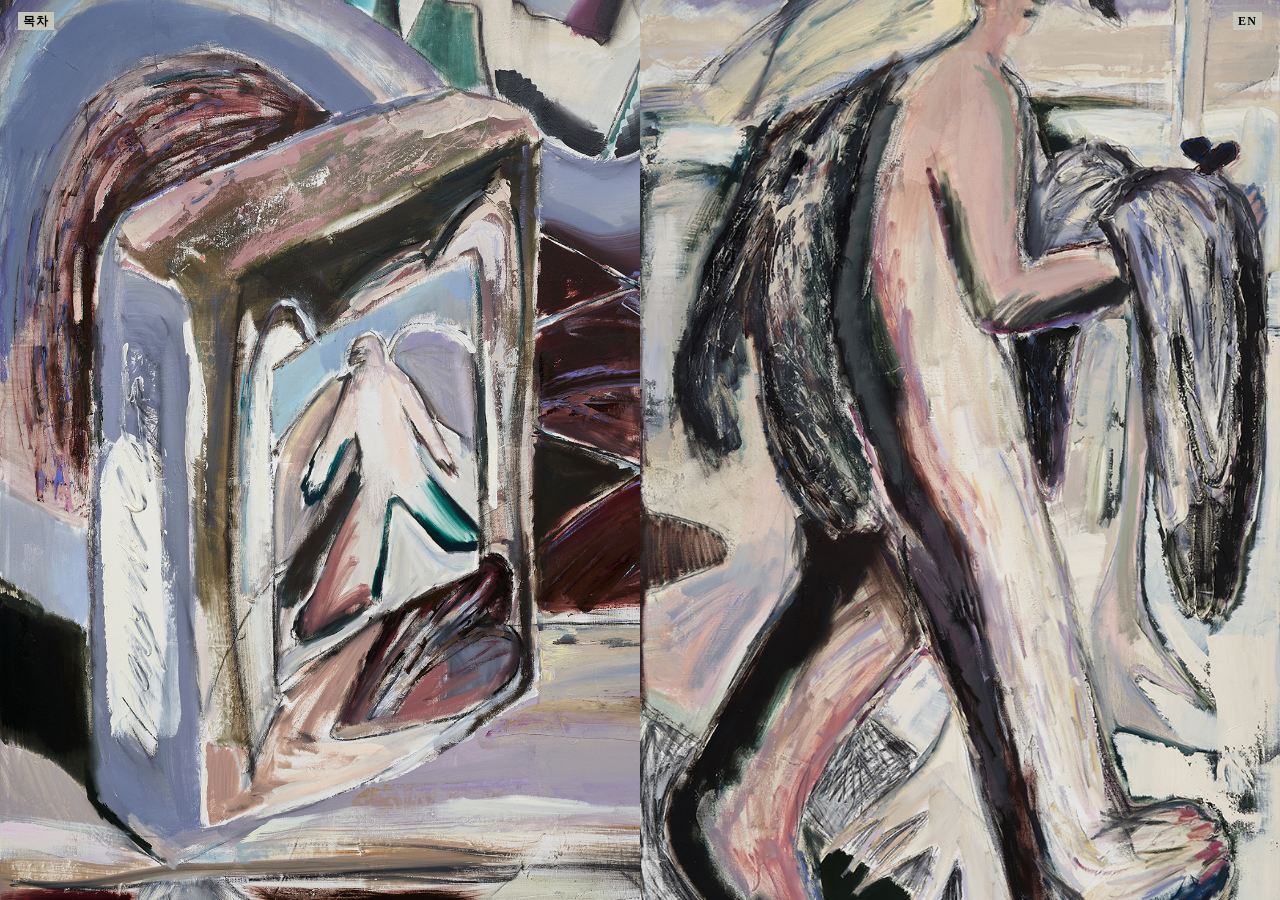
==== commit 1c74aa91: "Update index.html" ====
--- a/index.html
+++ b/index.html
@@ -142,7 +142,7 @@
           { t: 'cat', label: '개인전' },
           { t: 'show', label: '없는 날, 페이지룸8, 서울' },
           { t: 'cat', label: '단체전' },
-          { t: 'show', label: '황금 화살, This Is Not a Church(구 명성교회), 서울', imgKey: 'hakgojae' },
+          { t: 'show', label: '황금 화살, This Is Not a Church(구 명성교회), 서울' },
           { t: 'show', label: '메신저의 신비한 결속,\n대전시립미술관 대전창작센터, 대전' },
           { t: 'show', label: '흰 작살을 머금은 바다, 서리풀청년아트갤러리, 서울' },
         ],
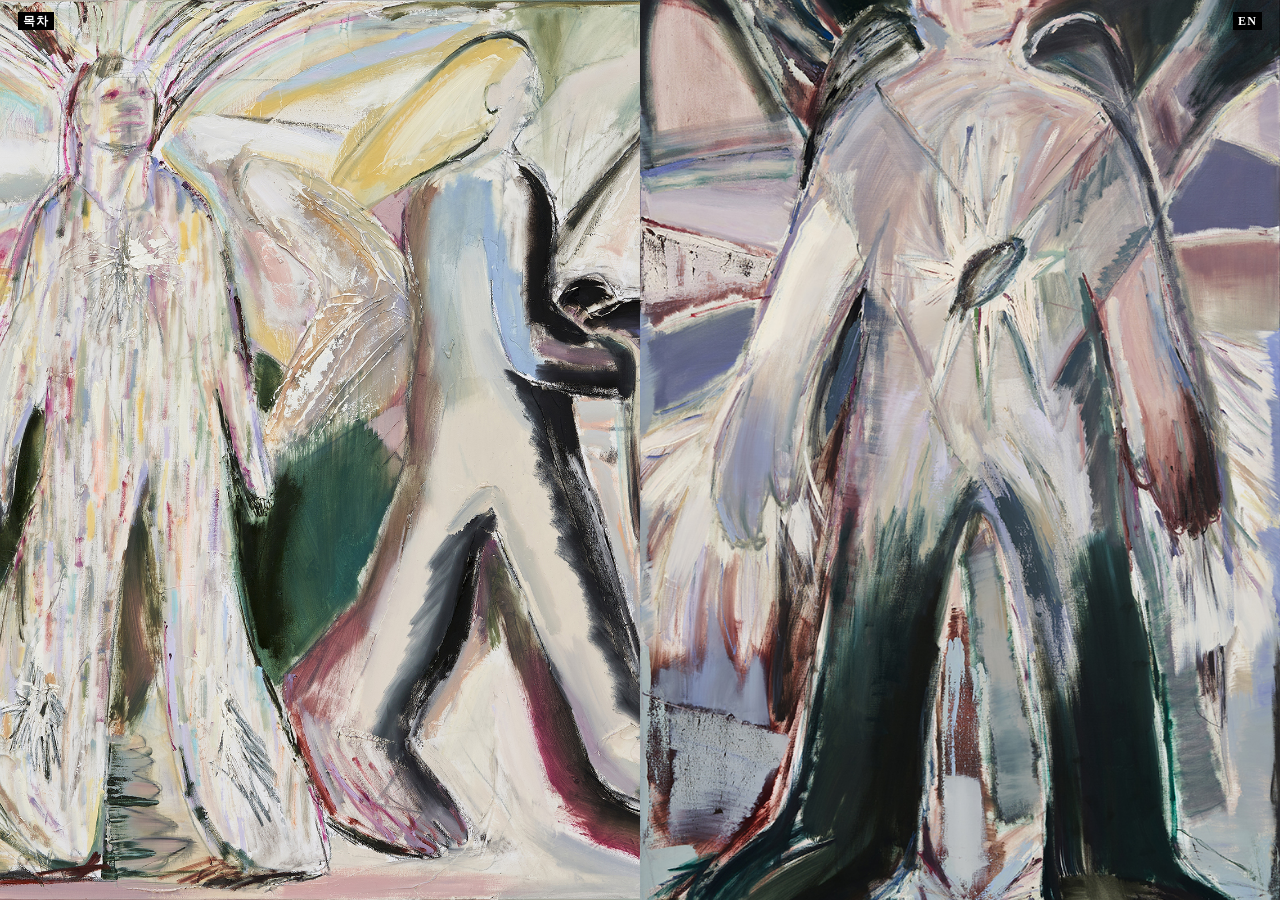
==== commit a2b1ee51: "26.05.23" ====
--- a/index.html
+++ b/index.html
@@ -32,8 +32,7 @@
 
 <script>
 // ── 배경색 랜덤 ───────────────────────────────────────────────────────
-const bgPalette = ['#C6C6BB', '#B4B193', '#9891A9', '#C6ACA7'];
-document.documentElement.style.setProperty('--bg', bgPalette[Math.floor(Math.random() * bgPalette.length)]);
+document.documentElement.style.setProperty('--bg', '#ffffff');
 
 // ── LANDING 이미지 랜덤 ─────────────────────────────────────────────────
 const workImages = [
--- a/style.css
+++ b/style.css
@@ -13,7 +13,7 @@
   font-weight: 500;
   letter-spacing: 0.05em;
   cursor: default;
-  background: var(--bg, #faf9f6);
+  background: var(--bg, #ffffff);
 }
 
 /* ── LAYOUT ───────────────────────────────────────── */
@@ -45,14 +45,14 @@
   top: 12px;
   left: 18px;
   z-index: 100;
-  background: var(--bg, #faf9f6);
+  background: #000;
   border: none;
   cursor: pointer;
   font: inherit;
   font-size: 12px;
   font-weight: 900;
   letter-spacing: 0.1em;
-  color: #000;
+  color: #ffffff;
   padding: 3px 5px;
   line-height: 1;
 }
@@ -68,23 +68,17 @@
   top: 12px;
   right: 18px;
   z-index: 100;
-  background: var(--bg, #faf9f6);
+  background: #000;
   border: none;
   cursor: pointer;
   font: inherit;
   font-size: 12px;
   font-weight: 900;
   letter-spacing: 0.1em;
-  color: #000;
+  color: #ffffff;
   padding: 3px 5px;
   line-height: 1;
   text-decoration: none;
-}
-
-.lang-btn.content-open,
-.menu-toggle.content-open {
-  background: #000;
-  color: var(--bg, #faf9f6);
 }
 
 /* ── MENU PANEL ───────────────────────────────────── */
@@ -94,7 +88,7 @@
   left: 0;
   bottom: 0;
   width: 25vw;
-  background: var(--bg, #faf9f6);
+  background: var(--bg, #ffffff);
   z-index: 50;
   overflow-y: auto;
   transform: translateX(-100%);
@@ -131,7 +125,7 @@
   font-size: 12px;
   font-weight: 900;
   letter-spacing: 0.1em;
-  color: var(--bg, #faf9f6);
+  color: var(--bg, #ffffff);
   background: #000;
   border: none;
   cursor: pointer;
@@ -204,9 +198,15 @@
   text-decoration-color: #000;
 }
 
+/* 연도 아코디언 래퍼: 커서 포인터 */
+.acc-body > div {
+  cursor: pointer;
+}
+
 /* 연도 아코디언 내부: ▼ 너비만큼 들여쓰기 */
 .acc-body > div > .acc-body {
   padding-left: 1.3em;
+  cursor: default;
 }
 
 .acc-body.open {
@@ -245,7 +245,7 @@
   position: relative;
   width: 50%;
   height: 100%;
-  background: var(--bg, #faf9f6);
+  background: var(--bg, #ffffff);
   overflow-y: auto;
   overflow-x: hidden;
 }
@@ -273,7 +273,7 @@
 .project-images {
   display: none;
   padding: 10px;
-  background: var(--bg, #faf9f6);
+  background: var(--bg, #ffffff);
 }
 
 .project-images.active { display: block; }
@@ -292,7 +292,7 @@
   padding: 28px 32px;
   line-height: 1.5;
   color: #000;
-  background: var(--bg, #faf9f6);
+  background: var(--bg, #ffffff);
   min-height: 100%;
 }
 
